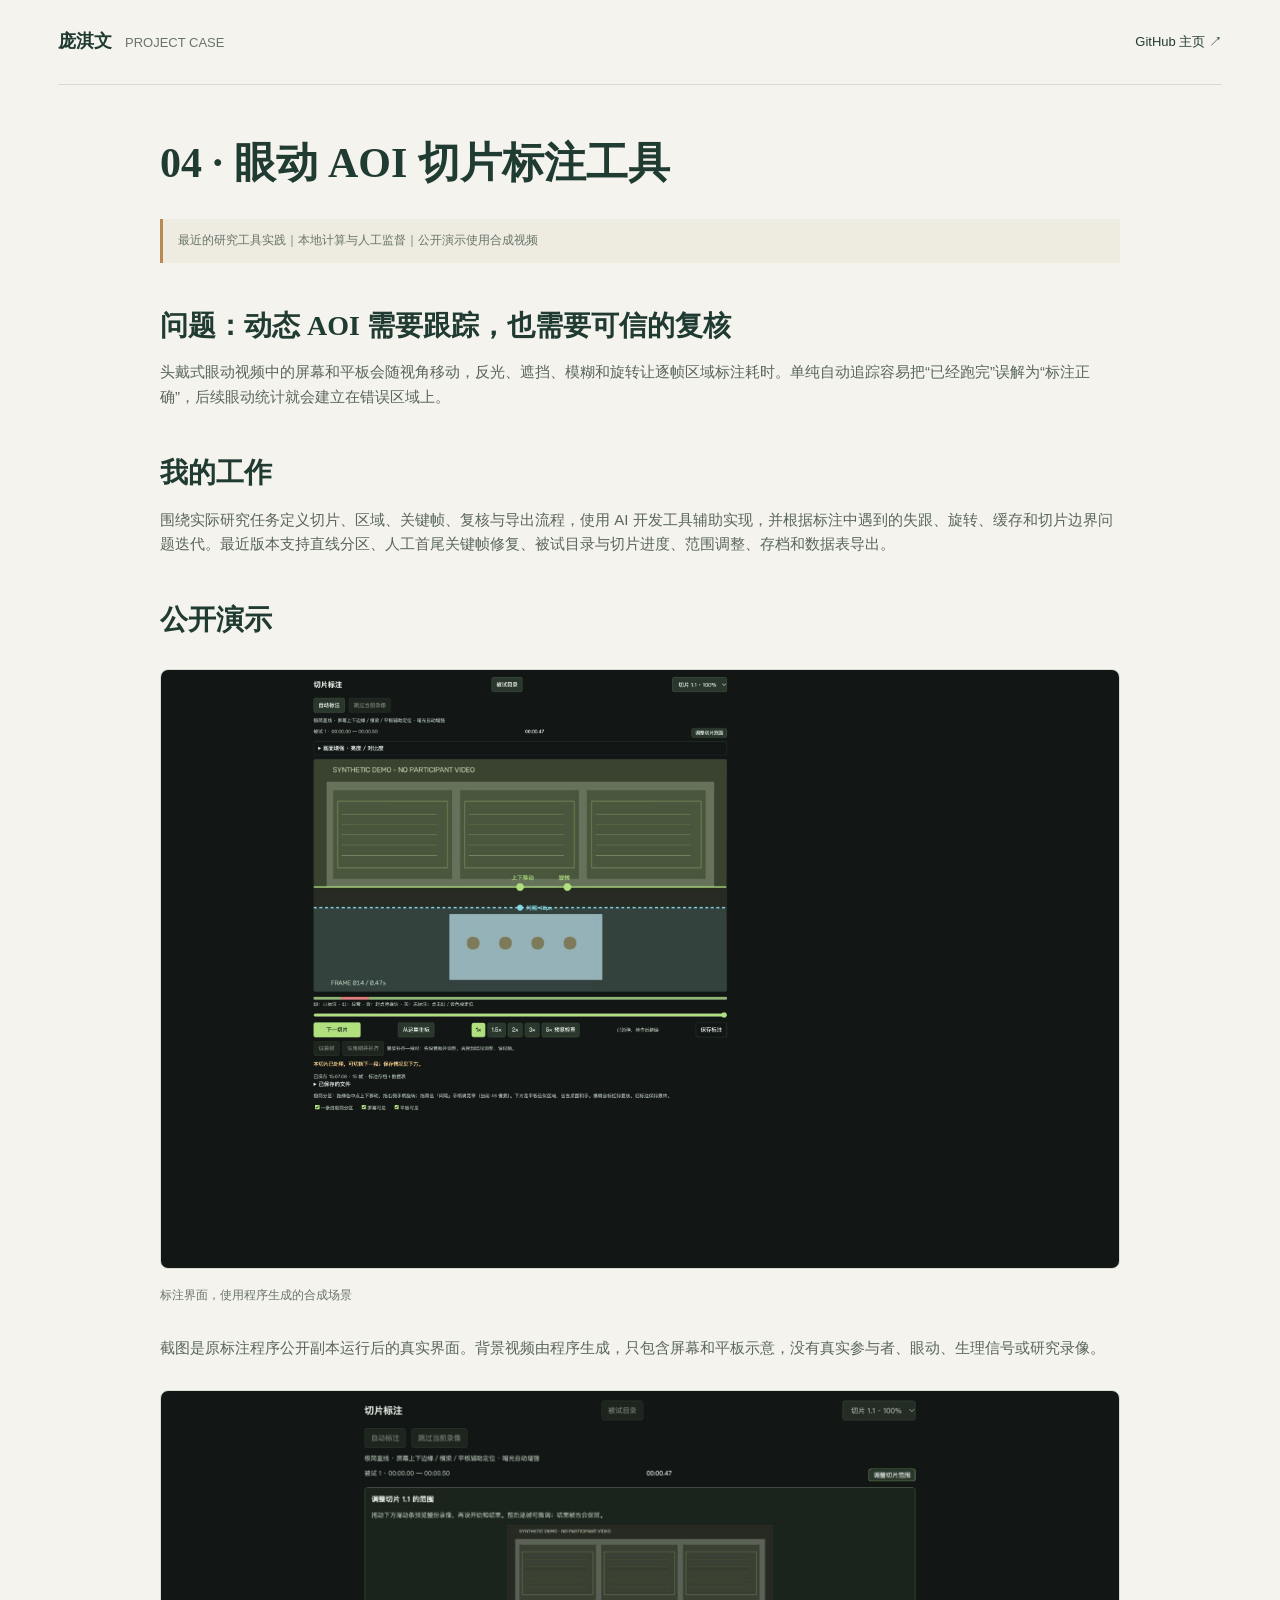
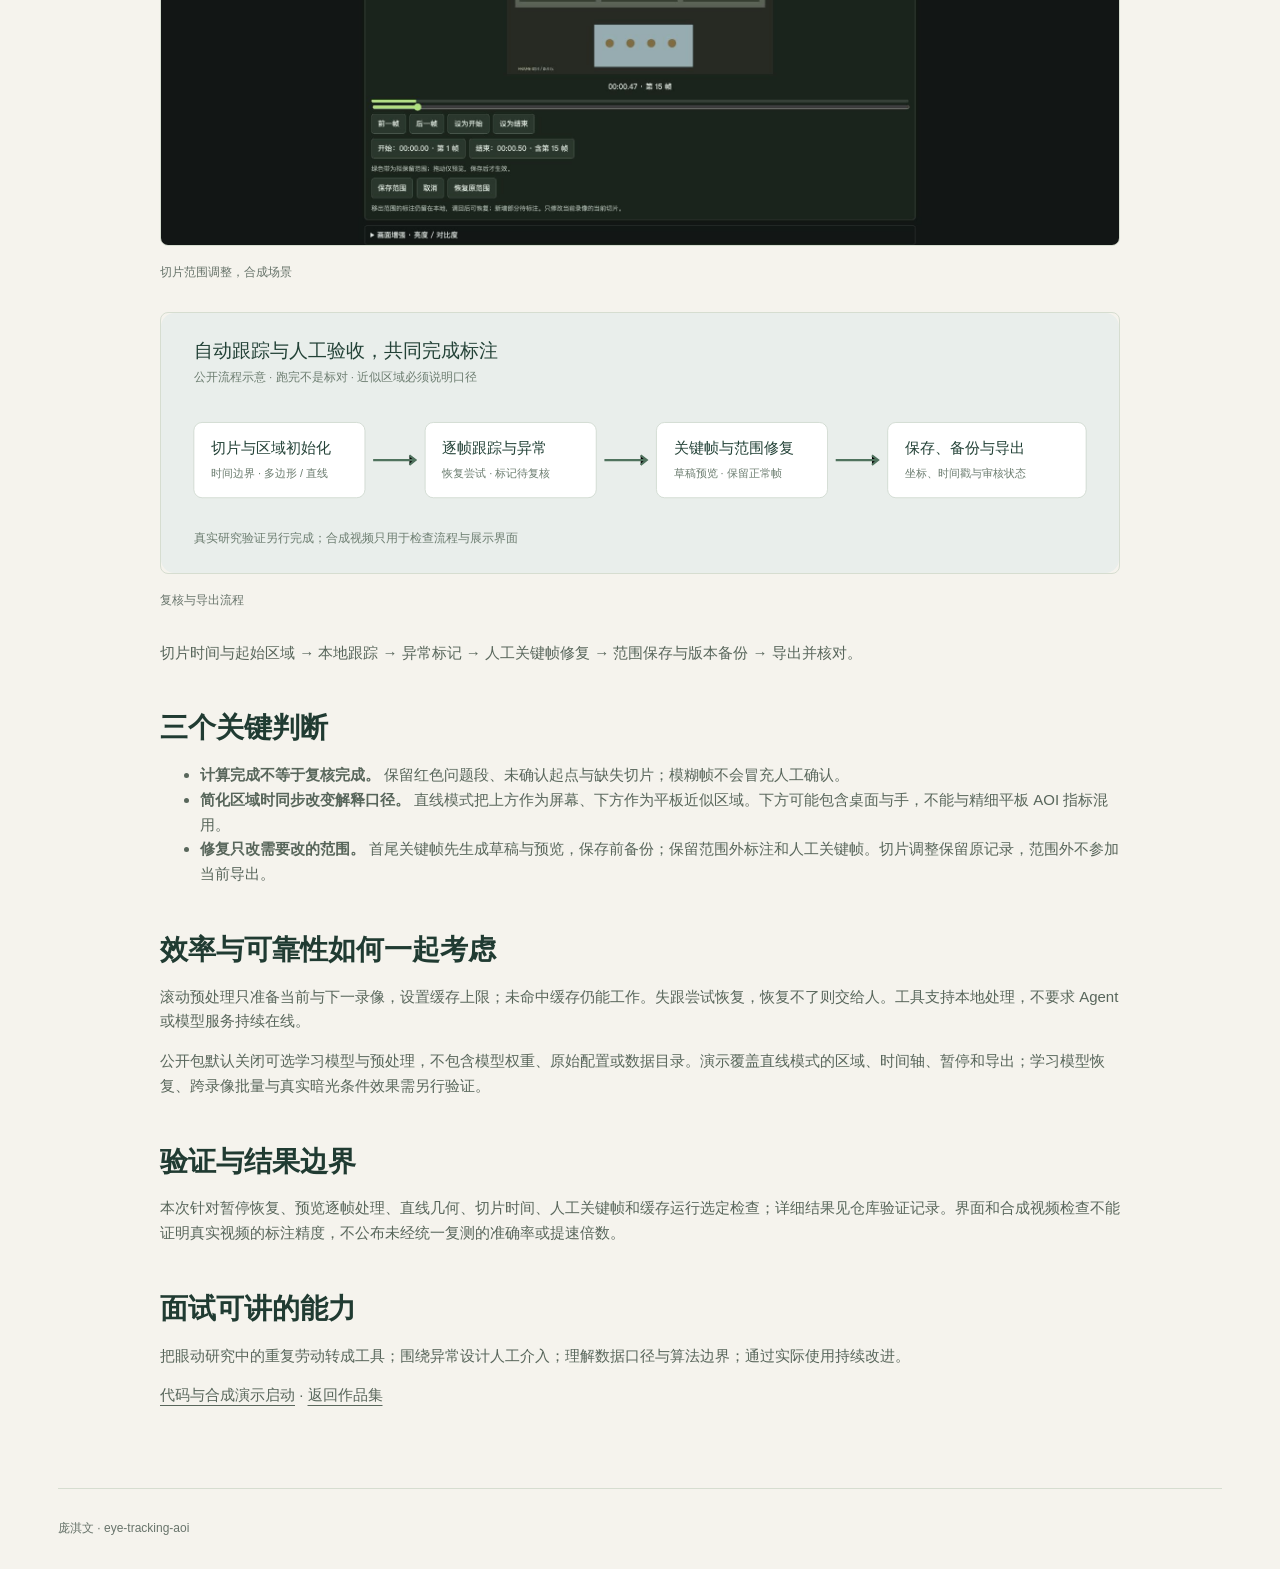
==== index.html @ fcc4ab46 "Publish AOI annotation tool, synthetic demo and verified UI screenshots" ====
<!DOCTYPE html><html lang="zh-CN"><head><meta charset="utf-8"><meta name="viewport" content="width=device-width,initial-scale=1"><title>04 · 眼动 AOI 切片标注工具 · 庞淇文</title><link rel="stylesheet" href="style.css"><style>.case{max-width:960px;margin:50px auto 80px}.case h1{font:600 42px "Songti SC",serif}.case h2{margin-top:44px;font-size:28px}.case p,.case li{color:#58665b;font-size:15px}figure{margin:30px 0}figure img{width:100%;border:1px solid #d6ddd0;border-radius:8px}figcaption{font-size:12px;color:#68746b;margin-top:8px}.case-table{border-collapse:collapse;width:100%;font-size:13px}.case-table td,.case-table th{border-bottom:1px solid #d6ddd0;padding:12px;text-align:left}code{font-size:13px;background:#e1e8db;padding:2px 5px}@media(max-width:650px){.case h1{font-size:30px}}</style></head><body><div class="shell"><header><a class="brand" href="https://github.com/capybarra1">庞淇文<span>PROJECT CASE</span></a><nav><a href="https://github.com/capybarra1">GitHub 主页 ↗</a></nav></header><main class="case"><h1>04 · 眼动 AOI 切片标注工具</h1><div class="note">最近的研究工具实践｜本地计算与人工监督｜公开演示使用合成视频</div><h2>问题：动态 AOI 需要跟踪，也需要可信的复核</h2><p>头戴式眼动视频中的屏幕和平板会随视角移动，反光、遮挡、模糊和旋转让逐帧区域标注耗时。单纯自动追踪容易把“已经跑完”误解为“标注正确”，后续眼动统计就会建立在错误区域上。</p><h2>我的工作</h2><p>围绕实际研究任务定义切片、区域、关键帧、复核与导出流程，使用 AI 开发工具辅助实现，并根据标注中遇到的失跟、旋转、缓存和切片边界问题迭代。最近版本支持直线分区、人工首尾关键帧修复、被试目录与切片进度、范围调整、存档和数据表导出。</p><h2>公开演示</h2><figure><img src="assets/aoi-annotation.jpg" alt="标注界面，使用程序生成的合成场景"><figcaption>标注界面，使用程序生成的合成场景</figcaption></figure><p>截图是原标注程序公开副本运行后的真实界面。背景视频由程序生成，只包含屏幕和平板示意，没有真实参与者、眼动、生理信号或研究录像。</p><figure><img src="assets/aoi-timing.jpg" alt="切片范围调整，合成场景"><figcaption>切片范围调整，合成场景</figcaption></figure><figure><img src="assets/aoi-flow.svg" alt="复核与导出流程"><figcaption>复核与导出流程</figcaption></figure><p>切片时间与起始区域 → 本地跟踪 → 异常标记 → 人工关键帧修复 → 范围保存与版本备份 → 导出并核对。</p><h2>三个关键判断</h2><ul><li><strong>计算完成不等于复核完成。</strong> 保留红色问题段、未确认起点与缺失切片；模糊帧不会冒充人工确认。</li><li><strong>简化区域时同步改变解释口径。</strong> 直线模式把上方作为屏幕、下方作为平板近似区域。下方可能包含桌面与手，不能与精细平板 AOI 指标混用。</li><li><strong>修复只改需要改的范围。</strong> 首尾关键帧先生成草稿与预览，保存前备份；保留范围外标注和人工关键帧。切片调整保留原记录，范围外不参加当前导出。</li></ul><h2>效率与可靠性如何一起考虑</h2><p>滚动预处理只准备当前与下一录像，设置缓存上限；未命中缓存仍能工作。失跟尝试恢复，恢复不了则交给人。工具支持本地处理，不要求 Agent 或模型服务持续在线。</p><p>公开包默认关闭可选学习模型与预处理，不包含模型权重、原始配置或数据目录。演示覆盖直线模式的区域、时间轴、暂停和导出；学习模型恢复、跨录像批量与真实暗光条件效果需另行验证。</p><h2>验证与结果边界</h2><p>本次针对暂停恢复、预览逐帧处理、直线几何、切片时间、人工关键帧和缓存运行选定检查；详细结果见仓库验证记录。界面和合成视频检查不能证明真实视频的标注精度，不公布未经统一复测的准确率或提速倍数。</p><h2>面试可讲的能力</h2><p>把眼动研究中的重复劳动转成工具；围绕异常设计人工介入；理解数据口径与算法边界；通过实际使用持续改进。</p><p><a href="https://github.com/capybarra1/eye-tracking-aoi">代码与合成演示启动</a> · <a href="https://github.com/capybarra1">返回作品集</a></p></main><footer>庞淇文 · eye-tracking-aoi</footer></div></body></html>
---- style.css ----
:root{--paper:#f5f3ed;--ink:#203b32;--muted:#68746b;--line:#d6ddd0;--green:#35664d;--sage:#e1e8db;--white:#fffefb;--orange:#a76c37}*{box-sizing:border-box}html{scroll-behavior:smooth}body{margin:0;background:var(--paper);color:var(--ink);font-family:'Avenir Next','PingFang SC','Microsoft YaHei',sans-serif;line-height:1.65}a{color:inherit;text-underline-offset:5px}button,input,textarea{font:inherit}button,a.button{cursor:pointer}a:focus-visible,button:focus-visible,input:focus-visible,textarea:focus-visible{outline:3px solid #b97739;outline-offset:4px}.shell{max-width:1260px;margin:auto;padding:0 48px}header{display:flex;justify-content:space-between;align-items:center;padding:27px 0;border-bottom:1px solid var(--line);gap:20px}.brand{font-size:18px;font-weight:600;text-decoration:none}.brand span{margin-left:13px;color:var(--muted);font-size:13px;font-weight:400}nav{display:flex;gap:26px;font-size:13px}nav a{text-decoration:none}.hero{padding:78px 0 58px;display:grid;grid-template-columns:1.9fr 1fr;gap:80px;align-items:end}.eyebrow{color:var(--muted);font-size:12px;letter-spacing:2px;margin:0 0 24px}.hero h1{font-family:'Songti SC','Noto Serif CJK SC',serif;font-size:64px;line-height:1.27;font-weight:600;letter-spacing:-1.8px;margin:0 0 28px}.hero h1 em{font-style:normal;color:var(--green)}.hero .intro{max-width:640px;font-size:16px;color:var(--muted)}.hero-side{border-left:1px solid var(--line);padding-left:30px;color:var(--muted);font-size:14px}.hero-side strong{display:block;color:var(--ink);font-size:27px;font-weight:500;margin-bottom:16px}.hero-side p{margin:10px 0}.chips{display:flex;gap:8px;flex-wrap:wrap;margin-top:28px}.chip{font-size:11px;border:1px solid var(--line);border-radius:40px;padding:6px 12px;color:var(--muted)}.section-label{display:flex;justify-content:space-between;border-bottom:1px solid var(--line);padding:18px 0;font-size:12px;letter-spacing:1px}.project{padding:42px 0 64px;display:grid;grid-template-columns:1.2fr 1fr;gap:50px;align-items:start;border-bottom:1px solid var(--line)}.project:nth-of-type(even){grid-template-columns:1fr 1.2fr}.number{font-size:12px;letter-spacing:2px;color:var(--orange)}h2{font-size:31px;font-family:'Songti SC',serif;margin:12px 0 16px;line-height:1.35}.project p{font-size:14px;color:var(--muted);margin:12px 0}.visual{background:var(--sage);padding:16px;border-radius:8px;border:1px solid #d0dacb}.visual img{display:block;width:100%;height:310px;object-fit:cover;object-position:top;border-radius:4px;border:1px solid #cad2c5}.caption{font-size:11px!important;color:var(--muted);margin:10px 2px 0!important}.detail-row{display:grid;grid-template-columns:72px 1fr;font-size:13px;padding:11px 0;border-top:1px solid var(--line);gap:10px}.detail-row b{font-weight:500;color:var(--ink)}.detail-row span{color:var(--muted)}.links{display:flex;gap:21px;font-size:12px;margin-top:20px}.status{display:inline-flex;border-radius:4px;background:var(--sage);padding:4px 8px;font-size:11px;color:var(--green);margin:0 0 7px}.note{font-size:12px;color:var(--muted);background:#eeebe1;border-left:3px solid #b98951;padding:12px 15px;margin:22px 0}.wide{padding:48px 0;display:grid;grid-template-columns:1fr 1fr;gap:60px}.wide p{color:var(--muted);font-size:14px}.wide h2{margin-top:0}.wide ul{font-size:14px;color:var(--muted);padding-left:20px}footer{padding:30px 0;display:flex;justify-content:space-between;font-size:12px;color:var(--muted);border-top:1px solid var(--line)}.demo-head{padding:35px 0 25px}.demo-head h1{font:600 36px 'Songti SC',serif;margin:10px 0}.demo-layout{display:grid;grid-template-columns:1.5fr 1fr;gap:32px;margin:20px 0 50px}.panel{background:var(--white);border:1px solid var(--line);border-radius:10px;padding:26px}.panel h2{font:600 20px 'Avenir Next','PingFang SC',sans-serif;margin:0 0 20px}.message{background:#edf0e8;border-radius:10px;padding:16px 20px;margin:16px 0;max-width:95%;font-size:14px}.message.user{background:#dee8de;margin-left:auto}.speaker{font-size:11px;letter-spacing:1px;color:var(--muted);display:block;margin-bottom:7px}.field{display:block;font-size:13px;margin:15px 0 6px}.panel input[type=text],.panel textarea{width:100%;border:1px solid #cdd6c7;border-radius:5px;background:#fbfaf6;padding:11px;color:var(--ink)}textarea{resize:vertical;min-height:88px}.button,button{background:var(--green);color:white;border:0;border-radius:5px;padding:11px 18px;font-size:13px;text-decoration:none;display:inline-block}.secondary{background:transparent!important;color:var(--green)!important;border:1px solid var(--line)!important}button:disabled{opacity:.5;cursor:default}.buttons{display:flex;gap:12px;flex-wrap:wrap;margin:18px 0}.steps{list-style:none;padding:0;margin:0}.steps li{padding:16px 0;border-bottom:1px solid var(--line);font-size:13px;color:var(--muted)}.steps li.active{color:var(--green);font-weight:600}.steps span{display:block;font-size:11px;font-weight:400;margin-top:3px}.hidden{display:none!important}.result{background:var(--sage);padding:18px;border-radius:5px;margin:20px 0;font-size:14px}.result.error{background:#f3e5d6;color:#85532e}.fine{font-size:12px;color:var(--muted)}@media(max-width:900px){.shell{padding:0 24px}.hero{grid-template-columns:1fr;gap:20px;padding:45px 0}.hero h1{font-size:46px}.hero-side{padding-left:0;border-left:0}.project,.project:nth-of-type(even),.wide,.demo-layout{grid-template-columns:1fr;gap:25px}.visual img{height:280px}nav{gap:12px}.brand span{display:none}.project{padding:30px 0}footer{display:block}}@media(prefers-reduced-motion:reduce){html{scroll-behavior:auto}}
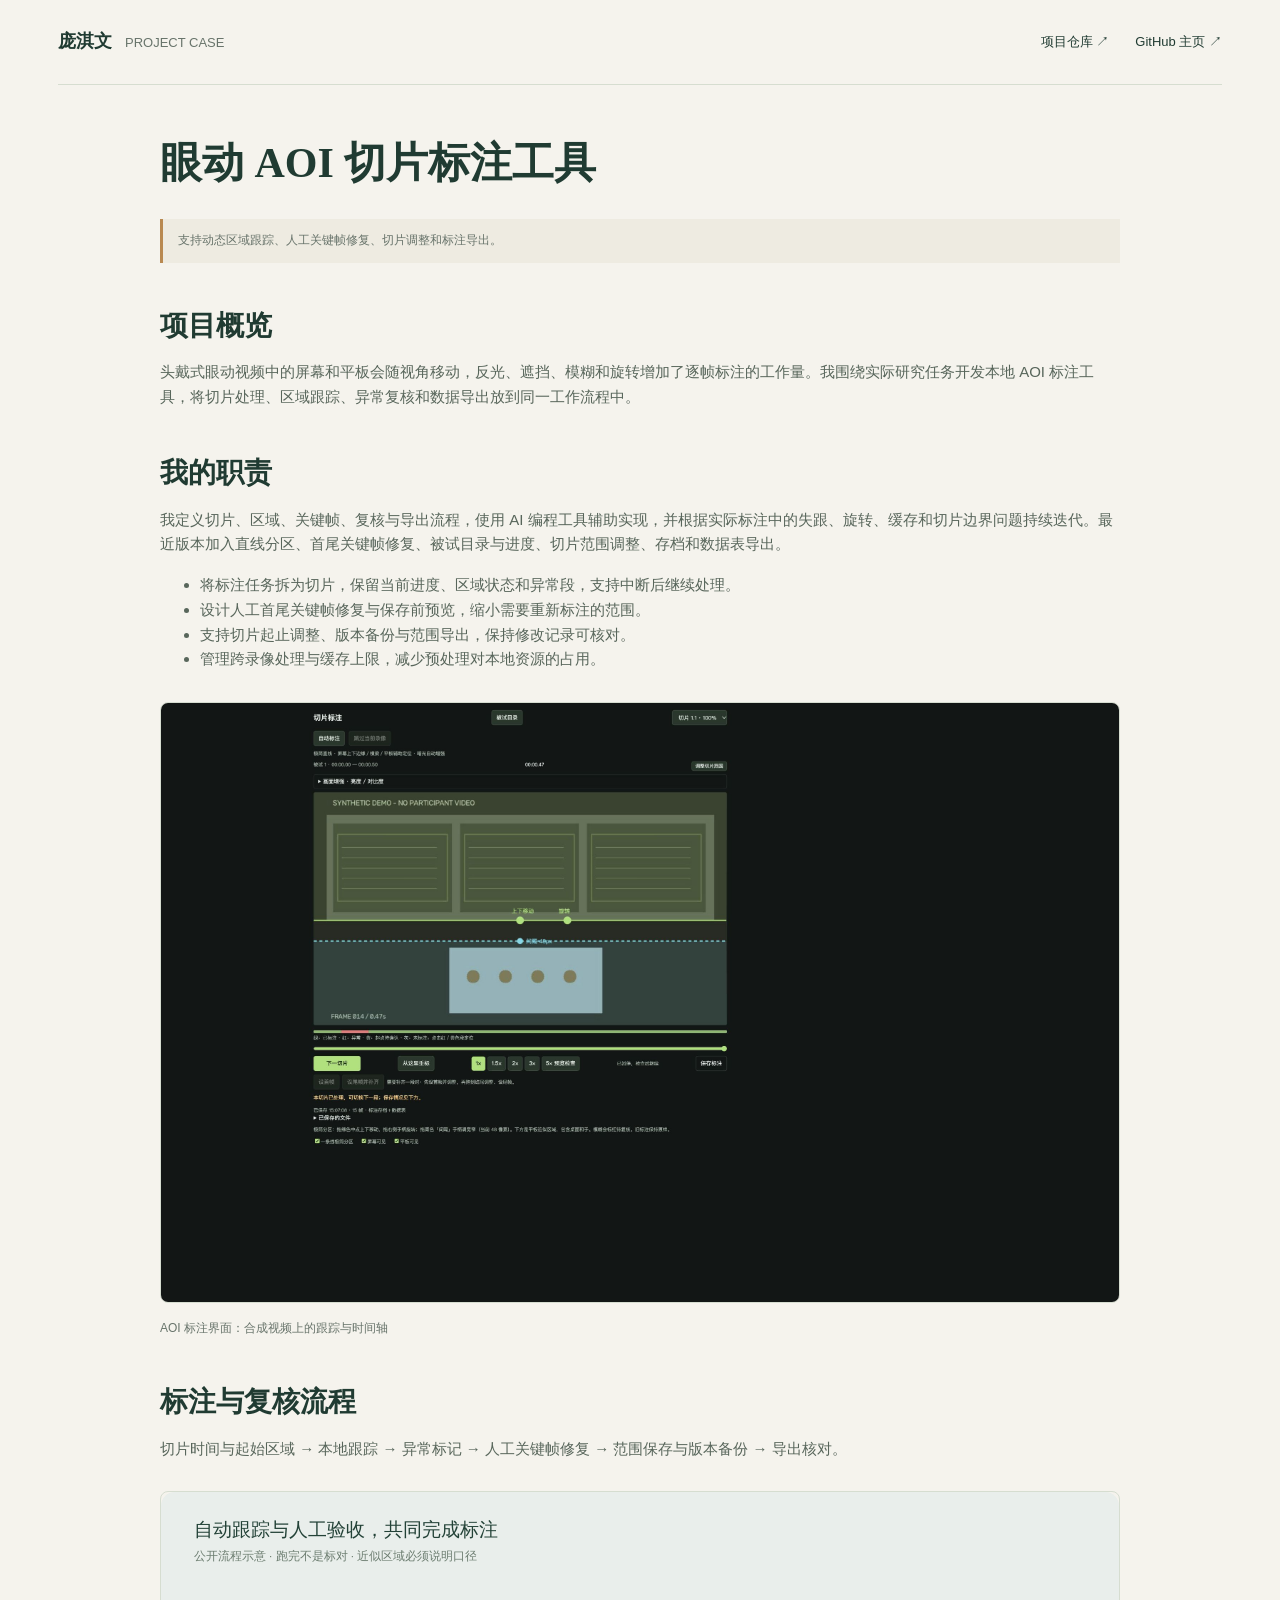
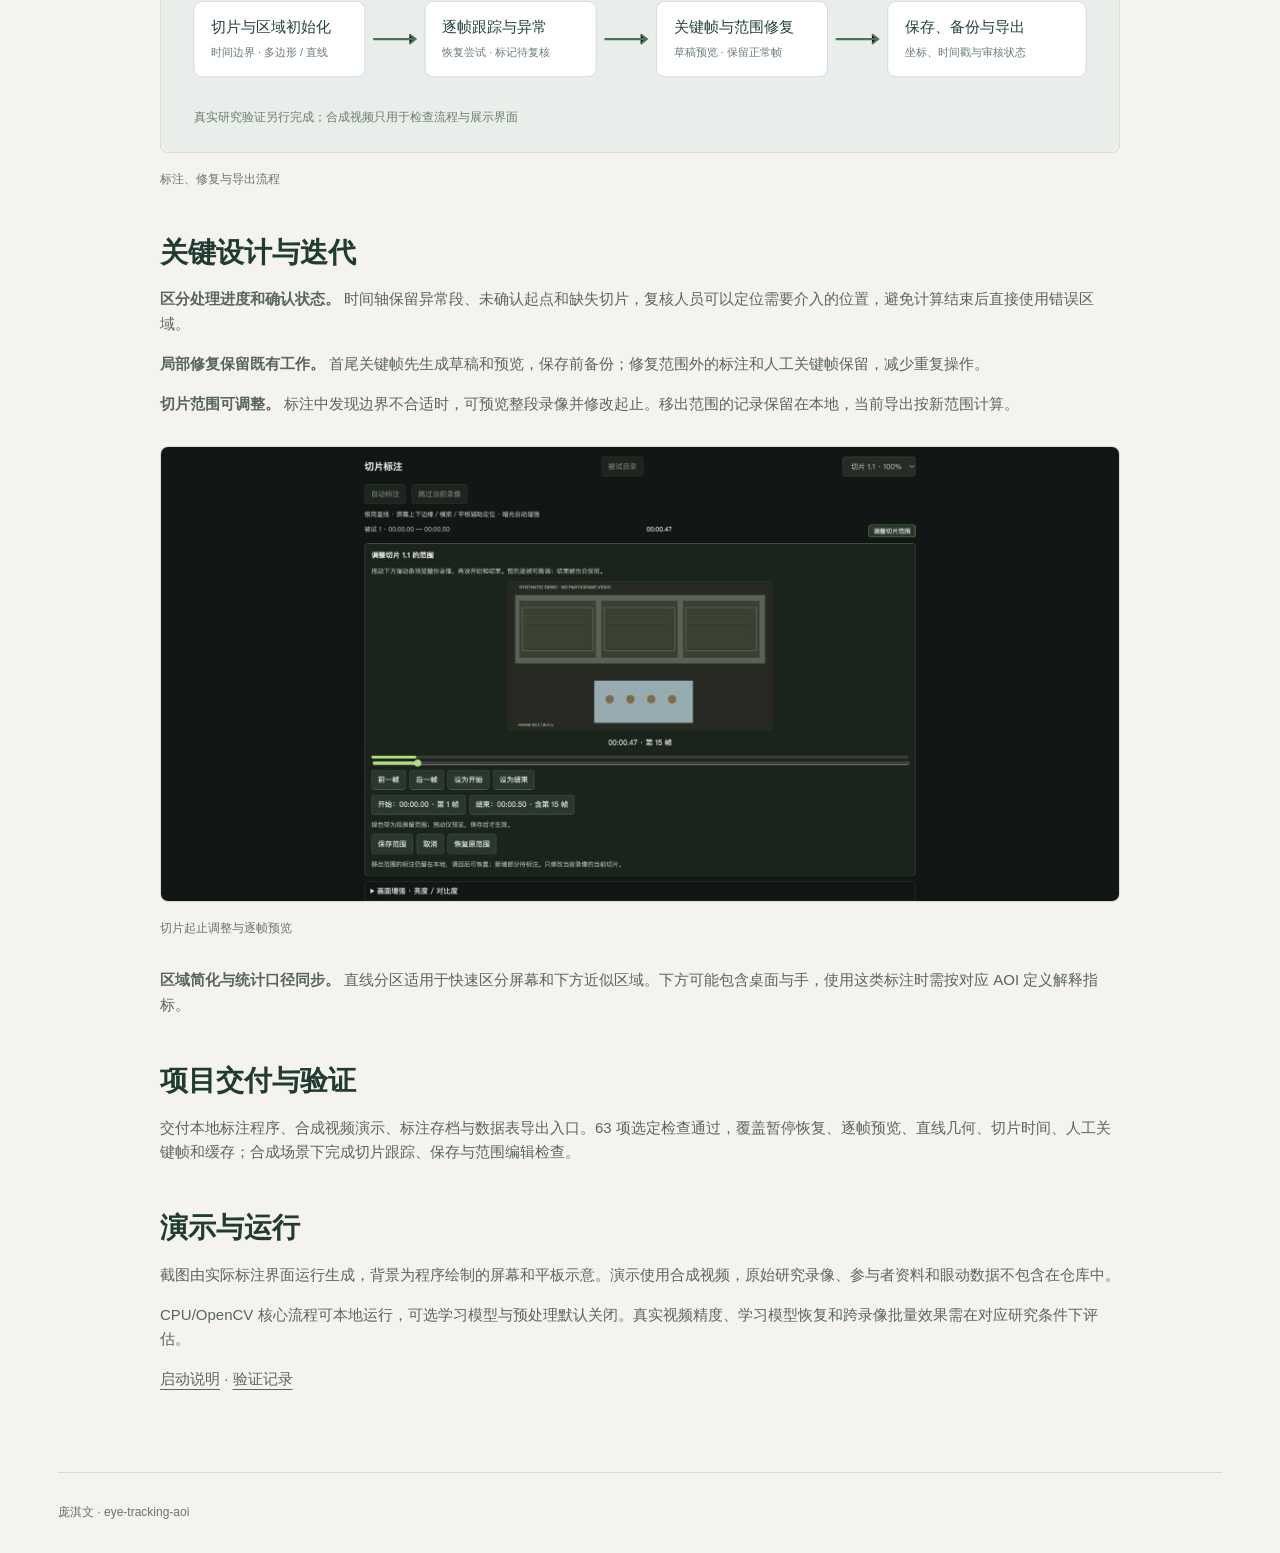
==== commit 46520556: "Present project contributions and deliverables for portfolio reviewers" ====
--- a/index.html
+++ b/index.html
@@ -1 +1 @@
-<!DOCTYPE html><html lang="zh-CN"><head><meta charset="utf-8"><meta name="viewport" content="width=device-width,initial-scale=1"><title>04 · 眼动 AOI 切片标注工具 · 庞淇文</title><link rel="stylesheet" href="style.css"><style>.case{max-width:960px;margin:50px auto 80px}.case h1{font:600 42px "Songti SC",serif}.case h2{margin-top:44px;font-size:28px}.case p,.case li{color:#58665b;font-size:15px}figure{margin:30px 0}figure img{width:100%;border:1px solid #d6ddd0;border-radius:8px}figcaption{font-size:12px;color:#68746b;margin-top:8px}.case-table{border-collapse:collapse;width:100%;font-size:13px}.case-table td,.case-table th{border-bottom:1px solid #d6ddd0;padding:12px;text-align:left}code{font-size:13px;background:#e1e8db;padding:2px 5px}@media(max-width:650px){.case h1{font-size:30px}}</style></head><body><div class="shell"><header><a class="brand" href="https://github.com/capybarra1">庞淇文<span>PROJECT CASE</span></a><nav><a href="https://github.com/capybarra1">GitHub 主页 ↗</a></nav></header><main class="case"><h1>04 · 眼动 AOI 切片标注工具</h1><div class="note">最近的研究工具实践｜本地计算与人工监督｜公开演示使用合成视频</div><h2>问题：动态 AOI 需要跟踪，也需要可信的复核</h2><p>头戴式眼动视频中的屏幕和平板会随视角移动，反光、遮挡、模糊和旋转让逐帧区域标注耗时。单纯自动追踪容易把“已经跑完”误解为“标注正确”，后续眼动统计就会建立在错误区域上。</p><h2>我的工作</h2><p>围绕实际研究任务定义切片、区域、关键帧、复核与导出流程，使用 AI 开发工具辅助实现，并根据标注中遇到的失跟、旋转、缓存和切片边界问题迭代。最近版本支持直线分区、人工首尾关键帧修复、被试目录与切片进度、范围调整、存档和数据表导出。</p><h2>公开演示</h2><figure><img src="assets/aoi-annotation.jpg" alt="标注界面，使用程序生成的合成场景"><figcaption>标注界面，使用程序生成的合成场景</figcaption></figure><p>截图是原标注程序公开副本运行后的真实界面。背景视频由程序生成，只包含屏幕和平板示意，没有真实参与者、眼动、生理信号或研究录像。</p><figure><img src="assets/aoi-timing.jpg" alt="切片范围调整，合成场景"><figcaption>切片范围调整，合成场景</figcaption></figure><figure><img src="assets/aoi-flow.svg" alt="复核与导出流程"><figcaption>复核与导出流程</figcaption></figure><p>切片时间与起始区域 → 本地跟踪 → 异常标记 → 人工关键帧修复 → 范围保存与版本备份 → 导出并核对。</p><h2>三个关键判断</h2><ul><li><strong>计算完成不等于复核完成。</strong> 保留红色问题段、未确认起点与缺失切片；模糊帧不会冒充人工确认。</li><li><strong>简化区域时同步改变解释口径。</strong> 直线模式把上方作为屏幕、下方作为平板近似区域。下方可能包含桌面与手，不能与精细平板 AOI 指标混用。</li><li><strong>修复只改需要改的范围。</strong> 首尾关键帧先生成草稿与预览，保存前备份；保留范围外标注和人工关键帧。切片调整保留原记录，范围外不参加当前导出。</li></ul><h2>效率与可靠性如何一起考虑</h2><p>滚动预处理只准备当前与下一录像，设置缓存上限；未命中缓存仍能工作。失跟尝试恢复，恢复不了则交给人。工具支持本地处理，不要求 Agent 或模型服务持续在线。</p><p>公开包默认关闭可选学习模型与预处理，不包含模型权重、原始配置或数据目录。演示覆盖直线模式的区域、时间轴、暂停和导出；学习模型恢复、跨录像批量与真实暗光条件效果需另行验证。</p><h2>验证与结果边界</h2><p>本次针对暂停恢复、预览逐帧处理、直线几何、切片时间、人工关键帧和缓存运行选定检查；详细结果见仓库验证记录。界面和合成视频检查不能证明真实视频的标注精度，不公布未经统一复测的准确率或提速倍数。</p><h2>面试可讲的能力</h2><p>把眼动研究中的重复劳动转成工具；围绕异常设计人工介入；理解数据口径与算法边界；通过实际使用持续改进。</p><p><a href="https://github.com/capybarra1/eye-tracking-aoi">代码与合成演示启动</a> · <a href="https://github.com/capybarra1">返回作品集</a></p></main><footer>庞淇文 · eye-tracking-aoi</footer></div></body></html>+<!DOCTYPE html><html lang="zh-CN"><head><meta charset="utf-8"><meta name="viewport" content="width=device-width,initial-scale=1"><title>眼动 AOI 切片标注工具 · 庞淇文</title><link rel="stylesheet" href="style.css"><style>.case{max-width:960px;margin:50px auto 80px}.case h1{font:600 42px "Songti SC",serif}.case h2{margin-top:44px;font-size:28px}.case p,.case li{color:#58665b;font-size:15px}figure{margin:30px 0}figure img{width:100%;border:1px solid #d6ddd0;border-radius:8px}figcaption{font-size:12px;color:#68746b;margin-top:8px}.case-table{border-collapse:collapse;width:100%;font-size:13px}.case-table td,.case-table th{border-bottom:1px solid #d6ddd0;padding:12px;text-align:left}code{font-size:13px;background:#e1e8db;padding:2px 5px}@media(max-width:650px){.case h1{font-size:30px}}</style></head><body><div class="shell"><header><a class="brand" href="https://github.com/capybarra1">庞淇文<span>PROJECT CASE</span></a><nav><a href="https://github.com/capybarra1/eye-tracking-aoi">项目仓库 ↗</a><a href="https://github.com/capybarra1">GitHub 主页 ↗</a></nav></header><main class="case"><h1>眼动 AOI 切片标注工具</h1><div class="note">支持动态区域跟踪、人工关键帧修复、切片调整和标注导出。</div><h2>项目概览</h2><p>头戴式眼动视频中的屏幕和平板会随视角移动，反光、遮挡、模糊和旋转增加了逐帧标注的工作量。我围绕实际研究任务开发本地 AOI 标注工具，将切片处理、区域跟踪、异常复核和数据导出放到同一工作流程中。</p><h2>我的职责</h2><p>我定义切片、区域、关键帧、复核与导出流程，使用 AI 编程工具辅助实现，并根据实际标注中的失跟、旋转、缓存和切片边界问题持续迭代。最近版本加入直线分区、首尾关键帧修复、被试目录与进度、切片范围调整、存档和数据表导出。</p><ul><li>将标注任务拆为切片，保留当前进度、区域状态和异常段，支持中断后继续处理。</li><li>设计人工首尾关键帧修复与保存前预览，缩小需要重新标注的范围。</li><li>支持切片起止调整、版本备份与范围导出，保持修改记录可核对。</li><li>管理跨录像处理与缓存上限，减少预处理对本地资源的占用。</li></ul><figure><img src="assets/aoi-annotation.jpg" alt="AOI 标注界面：合成视频上的跟踪与时间轴"><figcaption>AOI 标注界面：合成视频上的跟踪与时间轴</figcaption></figure><h2>标注与复核流程</h2><p>切片时间与起始区域 → 本地跟踪 → 异常标记 → 人工关键帧修复 → 范围保存与版本备份 → 导出核对。</p><figure><img src="assets/aoi-flow.svg" alt="标注、修复与导出流程"><figcaption>标注、修复与导出流程</figcaption></figure><h2>关键设计与迭代</h2><p><strong>区分处理进度和确认状态。</strong> 时间轴保留异常段、未确认起点和缺失切片，复核人员可以定位需要介入的位置，避免计算结束后直接使用错误区域。</p><p><strong>局部修复保留既有工作。</strong> 首尾关键帧先生成草稿和预览，保存前备份；修复范围外的标注和人工关键帧保留，减少重复操作。</p><p><strong>切片范围可调整。</strong> 标注中发现边界不合适时，可预览整段录像并修改起止。移出范围的记录保留在本地，当前导出按新范围计算。</p><figure><img src="assets/aoi-timing.jpg" alt="切片起止调整与逐帧预览"><figcaption>切片起止调整与逐帧预览</figcaption></figure><p><strong>区域简化与统计口径同步。</strong> 直线分区适用于快速区分屏幕和下方近似区域。下方可能包含桌面与手，使用这类标注时需按对应 AOI 定义解释指标。</p><h2>项目交付与验证</h2><p>交付本地标注程序、合成视频演示、标注存档与数据表导出入口。63 项选定检查通过，覆盖暂停恢复、逐帧预览、直线几何、切片时间、人工关键帧和缓存；合成场景下完成切片跟踪、保存与范围编辑检查。</p><h2>演示与运行</h2><p>截图由实际标注界面运行生成，背景为程序绘制的屏幕和平板示意。演示使用合成视频，原始研究录像、参与者资料和眼动数据不包含在仓库中。</p><p>CPU/OpenCV 核心流程可本地运行，可选学习模型与预处理默认关闭。真实视频精度、学习模型恢复和跨录像批量效果需在对应研究条件下评估。</p><p><a href="https://github.com/capybarra1/eye-tracking-aoi/blob/main/docs/quickstart.md">启动说明</a> · <a href="https://github.com/capybarra1/eye-tracking-aoi/blob/main/VERIFICATION.md">验证记录</a></p></main><footer>庞淇文 · eye-tracking-aoi</footer></div></body></html>
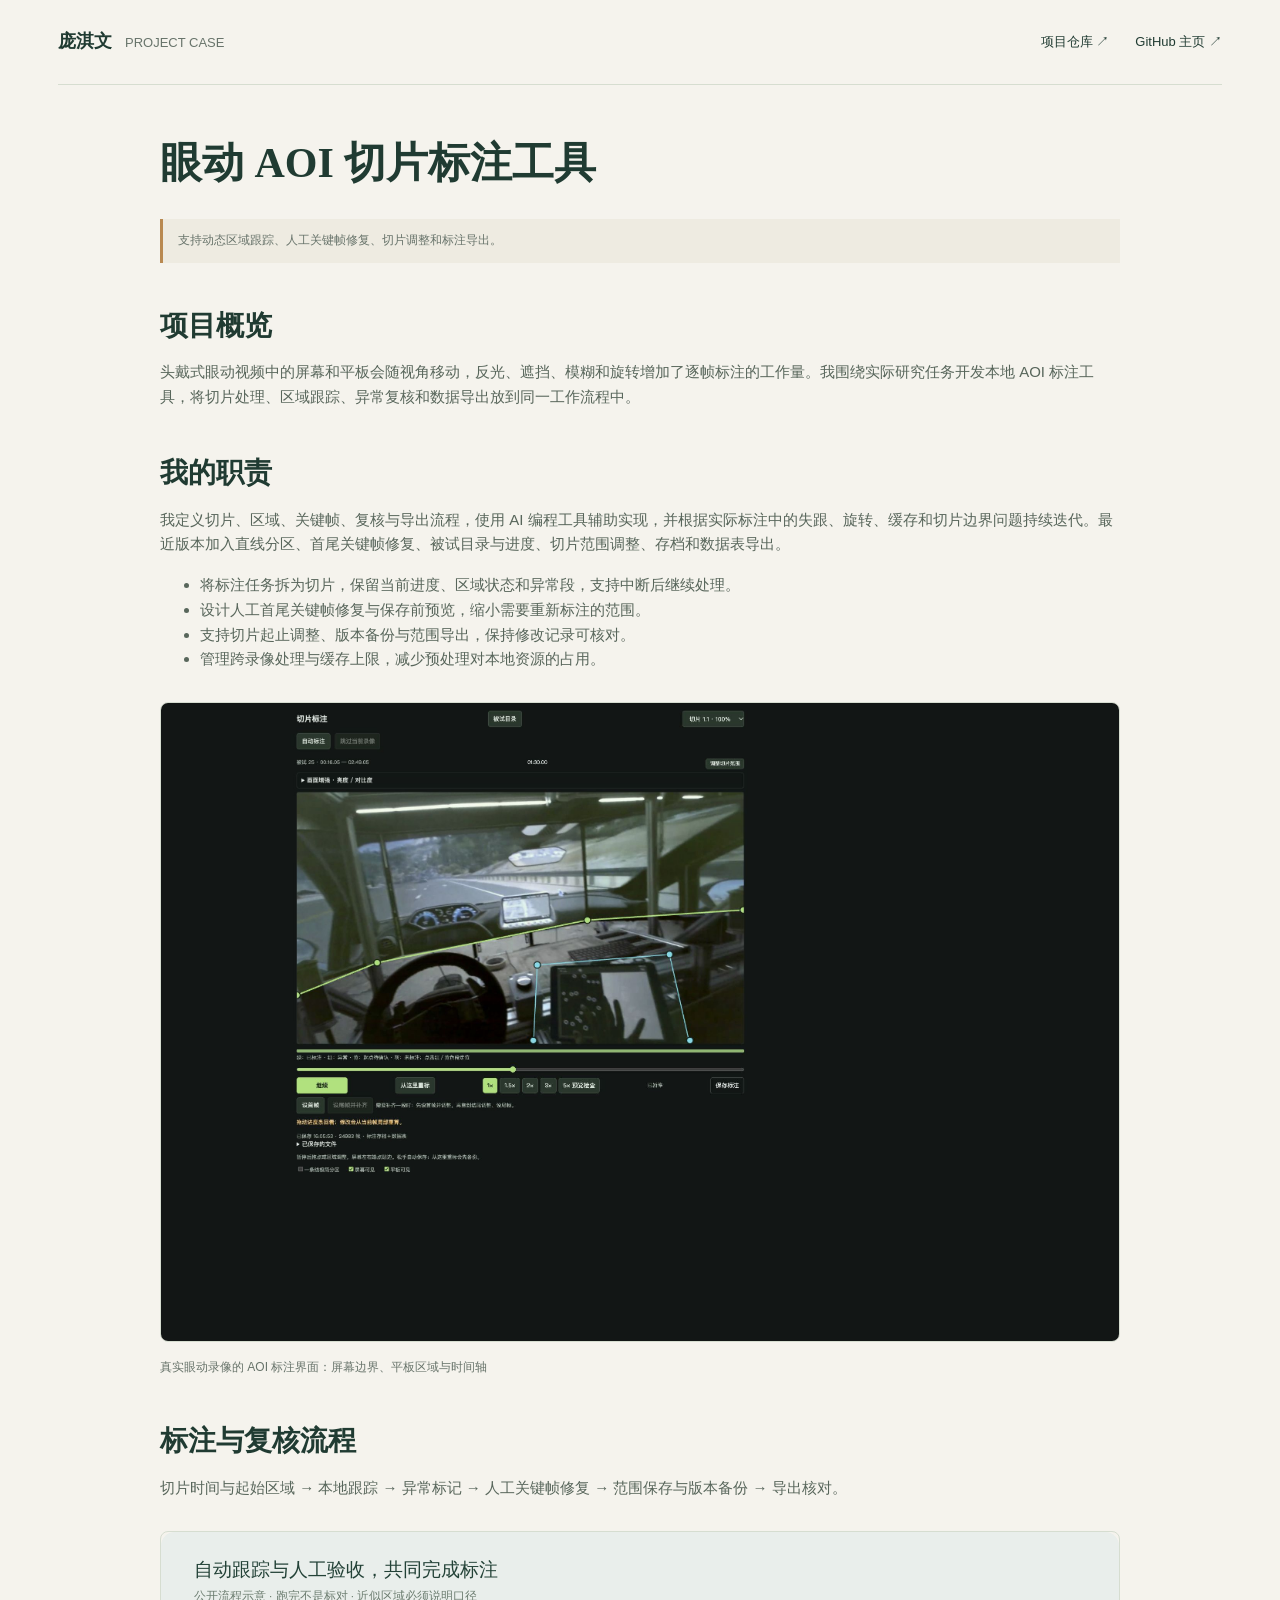
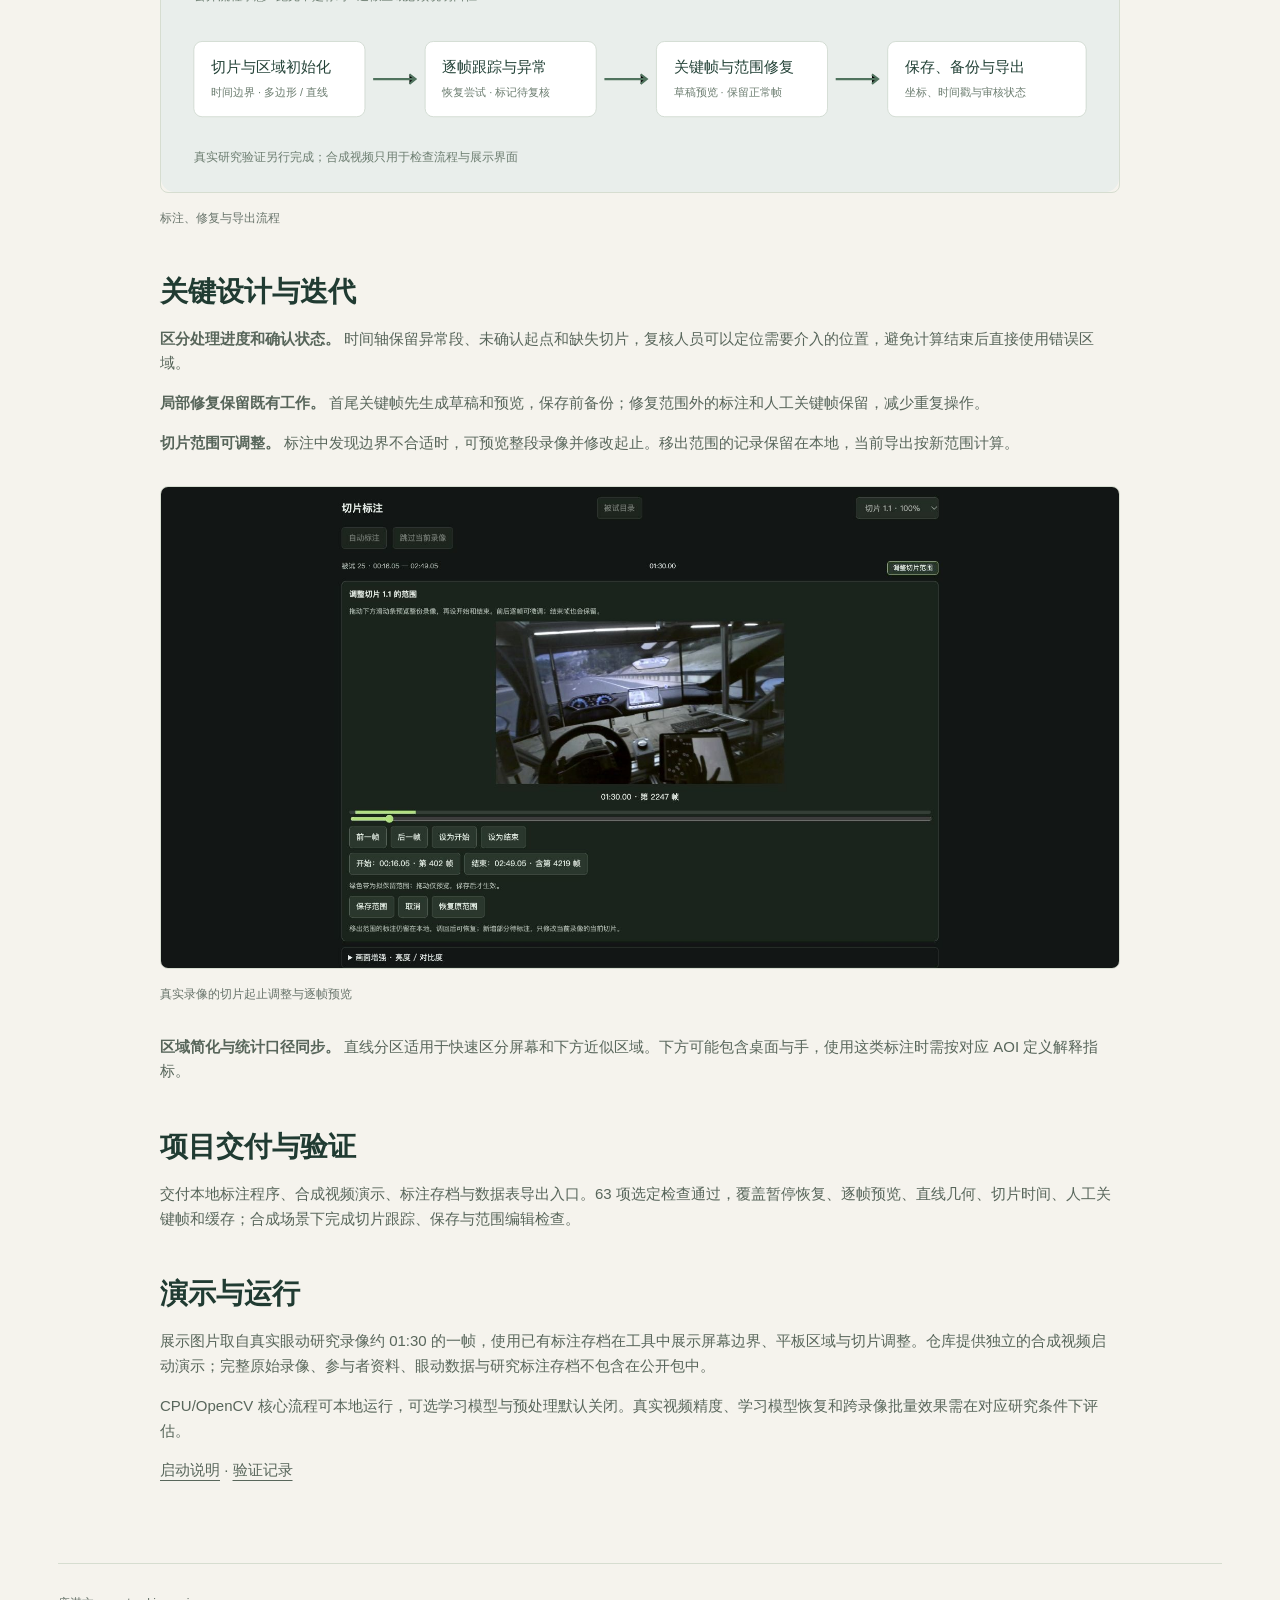
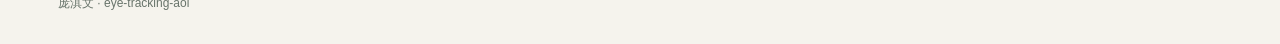
==== commit 2e17ce0d: "Use real research footage in AOI project screenshots" ====
--- a/index.html
+++ b/index.html
@@ -1 +1 @@
-<!DOCTYPE html><html lang="zh-CN"><head><meta charset="utf-8"><meta name="viewport" content="width=device-width,initial-scale=1"><title>眼动 AOI 切片标注工具 · 庞淇文</title><link rel="stylesheet" href="style.css"><style>.case{max-width:960px;margin:50px auto 80px}.case h1{font:600 42px "Songti SC",serif}.case h2{margin-top:44px;font-size:28px}.case p,.case li{color:#58665b;font-size:15px}figure{margin:30px 0}figure img{width:100%;border:1px solid #d6ddd0;border-radius:8px}figcaption{font-size:12px;color:#68746b;margin-top:8px}.case-table{border-collapse:collapse;width:100%;font-size:13px}.case-table td,.case-table th{border-bottom:1px solid #d6ddd0;padding:12px;text-align:left}code{font-size:13px;background:#e1e8db;padding:2px 5px}@media(max-width:650px){.case h1{font-size:30px}}</style></head><body><div class="shell"><header><a class="brand" href="https://github.com/capybarra1">庞淇文<span>PROJECT CASE</span></a><nav><a href="https://github.com/capybarra1/eye-tracking-aoi">项目仓库 ↗</a><a href="https://github.com/capybarra1">GitHub 主页 ↗</a></nav></header><main class="case"><h1>眼动 AOI 切片标注工具</h1><div class="note">支持动态区域跟踪、人工关键帧修复、切片调整和标注导出。</div><h2>项目概览</h2><p>头戴式眼动视频中的屏幕和平板会随视角移动，反光、遮挡、模糊和旋转增加了逐帧标注的工作量。我围绕实际研究任务开发本地 AOI 标注工具，将切片处理、区域跟踪、异常复核和数据导出放到同一工作流程中。</p><h2>我的职责</h2><p>我定义切片、区域、关键帧、复核与导出流程，使用 AI 编程工具辅助实现，并根据实际标注中的失跟、旋转、缓存和切片边界问题持续迭代。最近版本加入直线分区、首尾关键帧修复、被试目录与进度、切片范围调整、存档和数据表导出。</p><ul><li>将标注任务拆为切片，保留当前进度、区域状态和异常段，支持中断后继续处理。</li><li>设计人工首尾关键帧修复与保存前预览，缩小需要重新标注的范围。</li><li>支持切片起止调整、版本备份与范围导出，保持修改记录可核对。</li><li>管理跨录像处理与缓存上限，减少预处理对本地资源的占用。</li></ul><figure><img src="assets/aoi-annotation.jpg" alt="AOI 标注界面：合成视频上的跟踪与时间轴"><figcaption>AOI 标注界面：合成视频上的跟踪与时间轴</figcaption></figure><h2>标注与复核流程</h2><p>切片时间与起始区域 → 本地跟踪 → 异常标记 → 人工关键帧修复 → 范围保存与版本备份 → 导出核对。</p><figure><img src="assets/aoi-flow.svg" alt="标注、修复与导出流程"><figcaption>标注、修复与导出流程</figcaption></figure><h2>关键设计与迭代</h2><p><strong>区分处理进度和确认状态。</strong> 时间轴保留异常段、未确认起点和缺失切片，复核人员可以定位需要介入的位置，避免计算结束后直接使用错误区域。</p><p><strong>局部修复保留既有工作。</strong> 首尾关键帧先生成草稿和预览，保存前备份；修复范围外的标注和人工关键帧保留，减少重复操作。</p><p><strong>切片范围可调整。</strong> 标注中发现边界不合适时，可预览整段录像并修改起止。移出范围的记录保留在本地，当前导出按新范围计算。</p><figure><img src="assets/aoi-timing.jpg" alt="切片起止调整与逐帧预览"><figcaption>切片起止调整与逐帧预览</figcaption></figure><p><strong>区域简化与统计口径同步。</strong> 直线分区适用于快速区分屏幕和下方近似区域。下方可能包含桌面与手，使用这类标注时需按对应 AOI 定义解释指标。</p><h2>项目交付与验证</h2><p>交付本地标注程序、合成视频演示、标注存档与数据表导出入口。63 项选定检查通过，覆盖暂停恢复、逐帧预览、直线几何、切片时间、人工关键帧和缓存；合成场景下完成切片跟踪、保存与范围编辑检查。</p><h2>演示与运行</h2><p>截图由实际标注界面运行生成，背景为程序绘制的屏幕和平板示意。演示使用合成视频，原始研究录像、参与者资料和眼动数据不包含在仓库中。</p><p>CPU/OpenCV 核心流程可本地运行，可选学习模型与预处理默认关闭。真实视频精度、学习模型恢复和跨录像批量效果需在对应研究条件下评估。</p><p><a href="https://github.com/capybarra1/eye-tracking-aoi/blob/main/docs/quickstart.md">启动说明</a> · <a href="https://github.com/capybarra1/eye-tracking-aoi/blob/main/VERIFICATION.md">验证记录</a></p></main><footer>庞淇文 · eye-tracking-aoi</footer></div></body></html>+<!DOCTYPE html><html lang="zh-CN"><head><meta charset="utf-8"><meta name="viewport" content="width=device-width,initial-scale=1"><title>眼动 AOI 切片标注工具 · 庞淇文</title><link rel="stylesheet" href="style.css"><style>.case{max-width:960px;margin:50px auto 80px}.case h1{font:600 42px "Songti SC",serif}.case h2{margin-top:44px;font-size:28px}.case p,.case li{color:#58665b;font-size:15px}figure{margin:30px 0}figure img{width:100%;border:1px solid #d6ddd0;border-radius:8px}figcaption{font-size:12px;color:#68746b;margin-top:8px}.case-table{border-collapse:collapse;width:100%;font-size:13px}.case-table td,.case-table th{border-bottom:1px solid #d6ddd0;padding:12px;text-align:left}code{font-size:13px;background:#e1e8db;padding:2px 5px}@media(max-width:650px){.case h1{font-size:30px}}</style></head><body><div class="shell"><header><a class="brand" href="https://github.com/capybarra1">庞淇文<span>PROJECT CASE</span></a><nav><a href="https://github.com/capybarra1/eye-tracking-aoi">项目仓库 ↗</a><a href="https://github.com/capybarra1">GitHub 主页 ↗</a></nav></header><main class="case"><h1>眼动 AOI 切片标注工具</h1><div class="note">支持动态区域跟踪、人工关键帧修复、切片调整和标注导出。</div><h2>项目概览</h2><p>头戴式眼动视频中的屏幕和平板会随视角移动，反光、遮挡、模糊和旋转增加了逐帧标注的工作量。我围绕实际研究任务开发本地 AOI 标注工具，将切片处理、区域跟踪、异常复核和数据导出放到同一工作流程中。</p><h2>我的职责</h2><p>我定义切片、区域、关键帧、复核与导出流程，使用 AI 编程工具辅助实现，并根据实际标注中的失跟、旋转、缓存和切片边界问题持续迭代。最近版本加入直线分区、首尾关键帧修复、被试目录与进度、切片范围调整、存档和数据表导出。</p><ul><li>将标注任务拆为切片，保留当前进度、区域状态和异常段，支持中断后继续处理。</li><li>设计人工首尾关键帧修复与保存前预览，缩小需要重新标注的范围。</li><li>支持切片起止调整、版本备份与范围导出，保持修改记录可核对。</li><li>管理跨录像处理与缓存上限，减少预处理对本地资源的占用。</li></ul><figure><img src="assets/aoi-annotation.jpg" alt="真实眼动录像的 AOI 标注界面：屏幕边界、平板区域与时间轴"><figcaption>真实眼动录像的 AOI 标注界面：屏幕边界、平板区域与时间轴</figcaption></figure><h2>标注与复核流程</h2><p>切片时间与起始区域 → 本地跟踪 → 异常标记 → 人工关键帧修复 → 范围保存与版本备份 → 导出核对。</p><figure><img src="assets/aoi-flow.svg" alt="标注、修复与导出流程"><figcaption>标注、修复与导出流程</figcaption></figure><h2>关键设计与迭代</h2><p><strong>区分处理进度和确认状态。</strong> 时间轴保留异常段、未确认起点和缺失切片，复核人员可以定位需要介入的位置，避免计算结束后直接使用错误区域。</p><p><strong>局部修复保留既有工作。</strong> 首尾关键帧先生成草稿和预览，保存前备份；修复范围外的标注和人工关键帧保留，减少重复操作。</p><p><strong>切片范围可调整。</strong> 标注中发现边界不合适时，可预览整段录像并修改起止。移出范围的记录保留在本地，当前导出按新范围计算。</p><figure><img src="assets/aoi-timing.jpg" alt="真实录像的切片起止调整与逐帧预览"><figcaption>真实录像的切片起止调整与逐帧预览</figcaption></figure><p><strong>区域简化与统计口径同步。</strong> 直线分区适用于快速区分屏幕和下方近似区域。下方可能包含桌面与手，使用这类标注时需按对应 AOI 定义解释指标。</p><h2>项目交付与验证</h2><p>交付本地标注程序、合成视频演示、标注存档与数据表导出入口。63 项选定检查通过，覆盖暂停恢复、逐帧预览、直线几何、切片时间、人工关键帧和缓存；合成场景下完成切片跟踪、保存与范围编辑检查。</p><h2>演示与运行</h2><p>展示图片取自真实眼动研究录像约 01:30 的一帧，使用已有标注存档在工具中展示屏幕边界、平板区域与切片调整。仓库提供独立的合成视频启动演示；完整原始录像、参与者资料、眼动数据与研究标注存档不包含在公开包中。</p><p>CPU/OpenCV 核心流程可本地运行，可选学习模型与预处理默认关闭。真实视频精度、学习模型恢复和跨录像批量效果需在对应研究条件下评估。</p><p><a href="https://github.com/capybarra1/eye-tracking-aoi/blob/main/docs/quickstart.md">启动说明</a> · <a href="https://github.com/capybarra1/eye-tracking-aoi/blob/main/VERIFICATION.md">验证记录</a></p></main><footer>庞淇文 · eye-tracking-aoi</footer></div></body></html>
